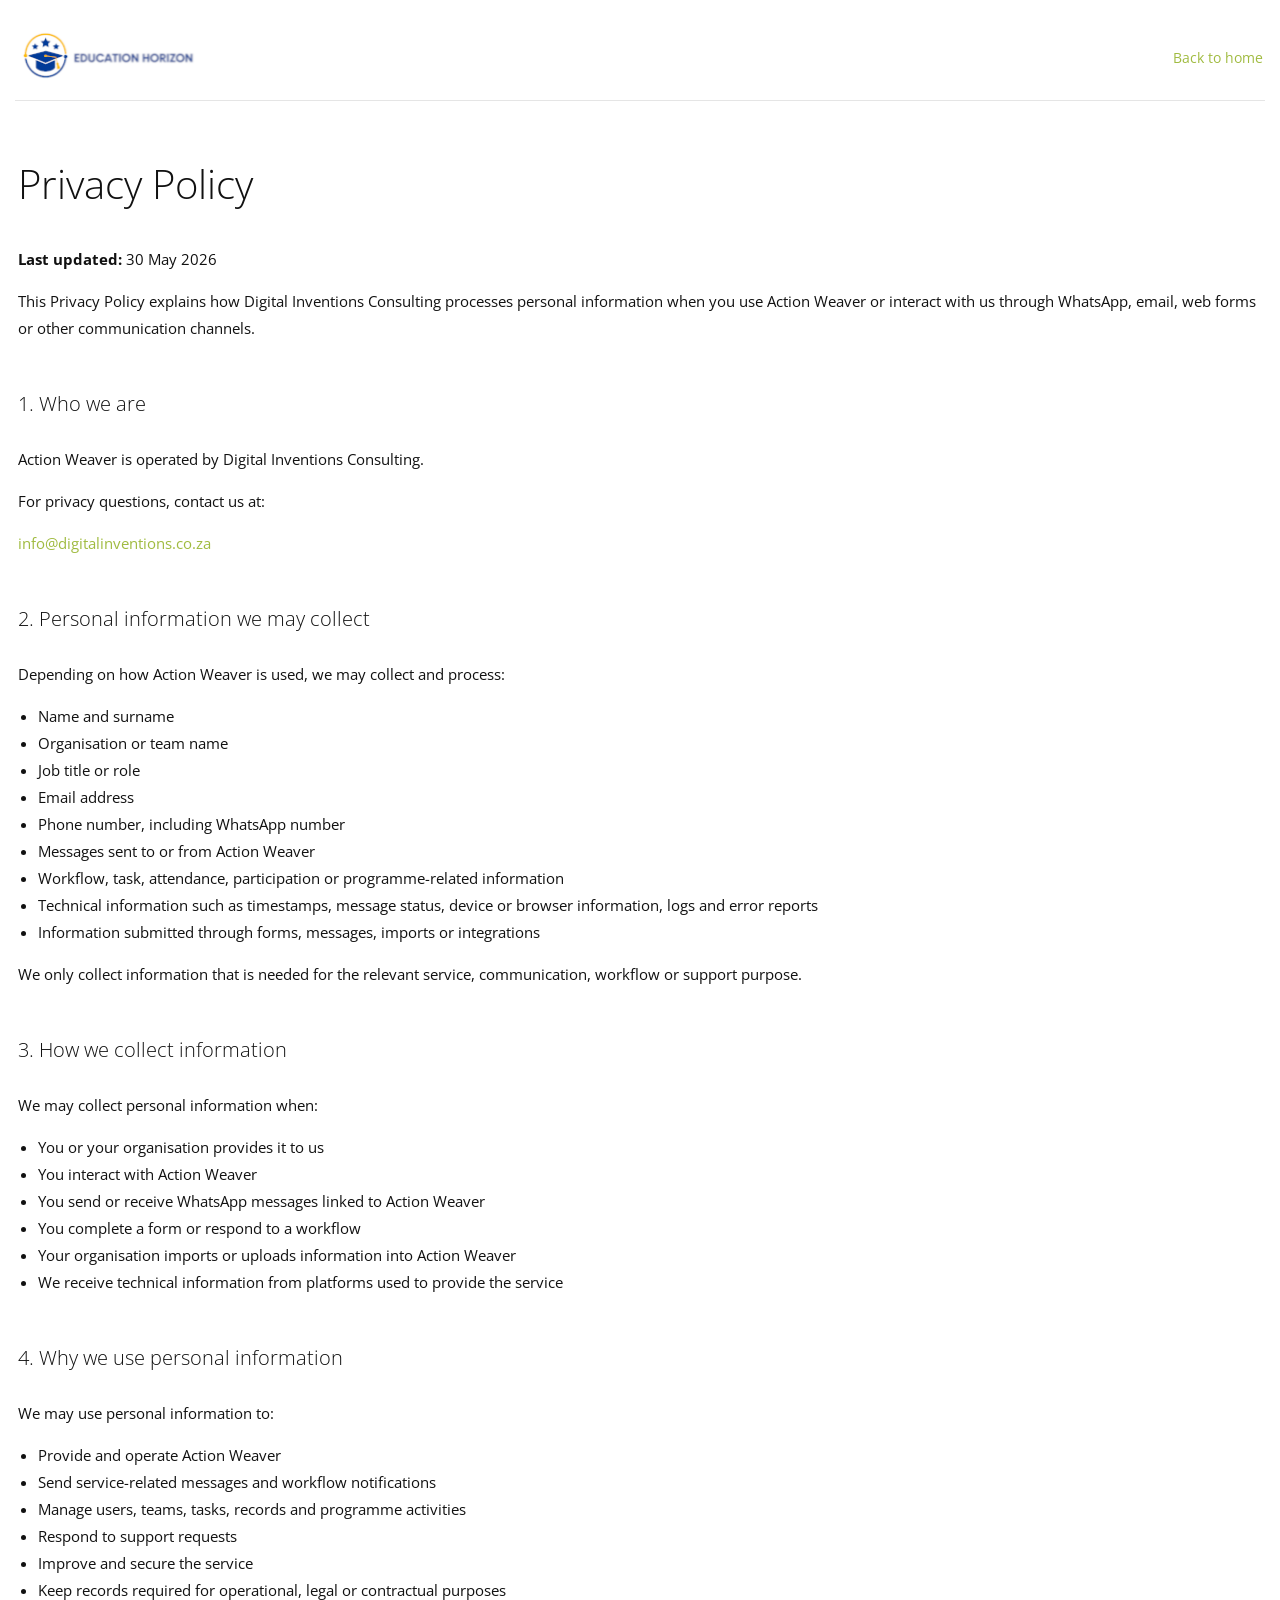
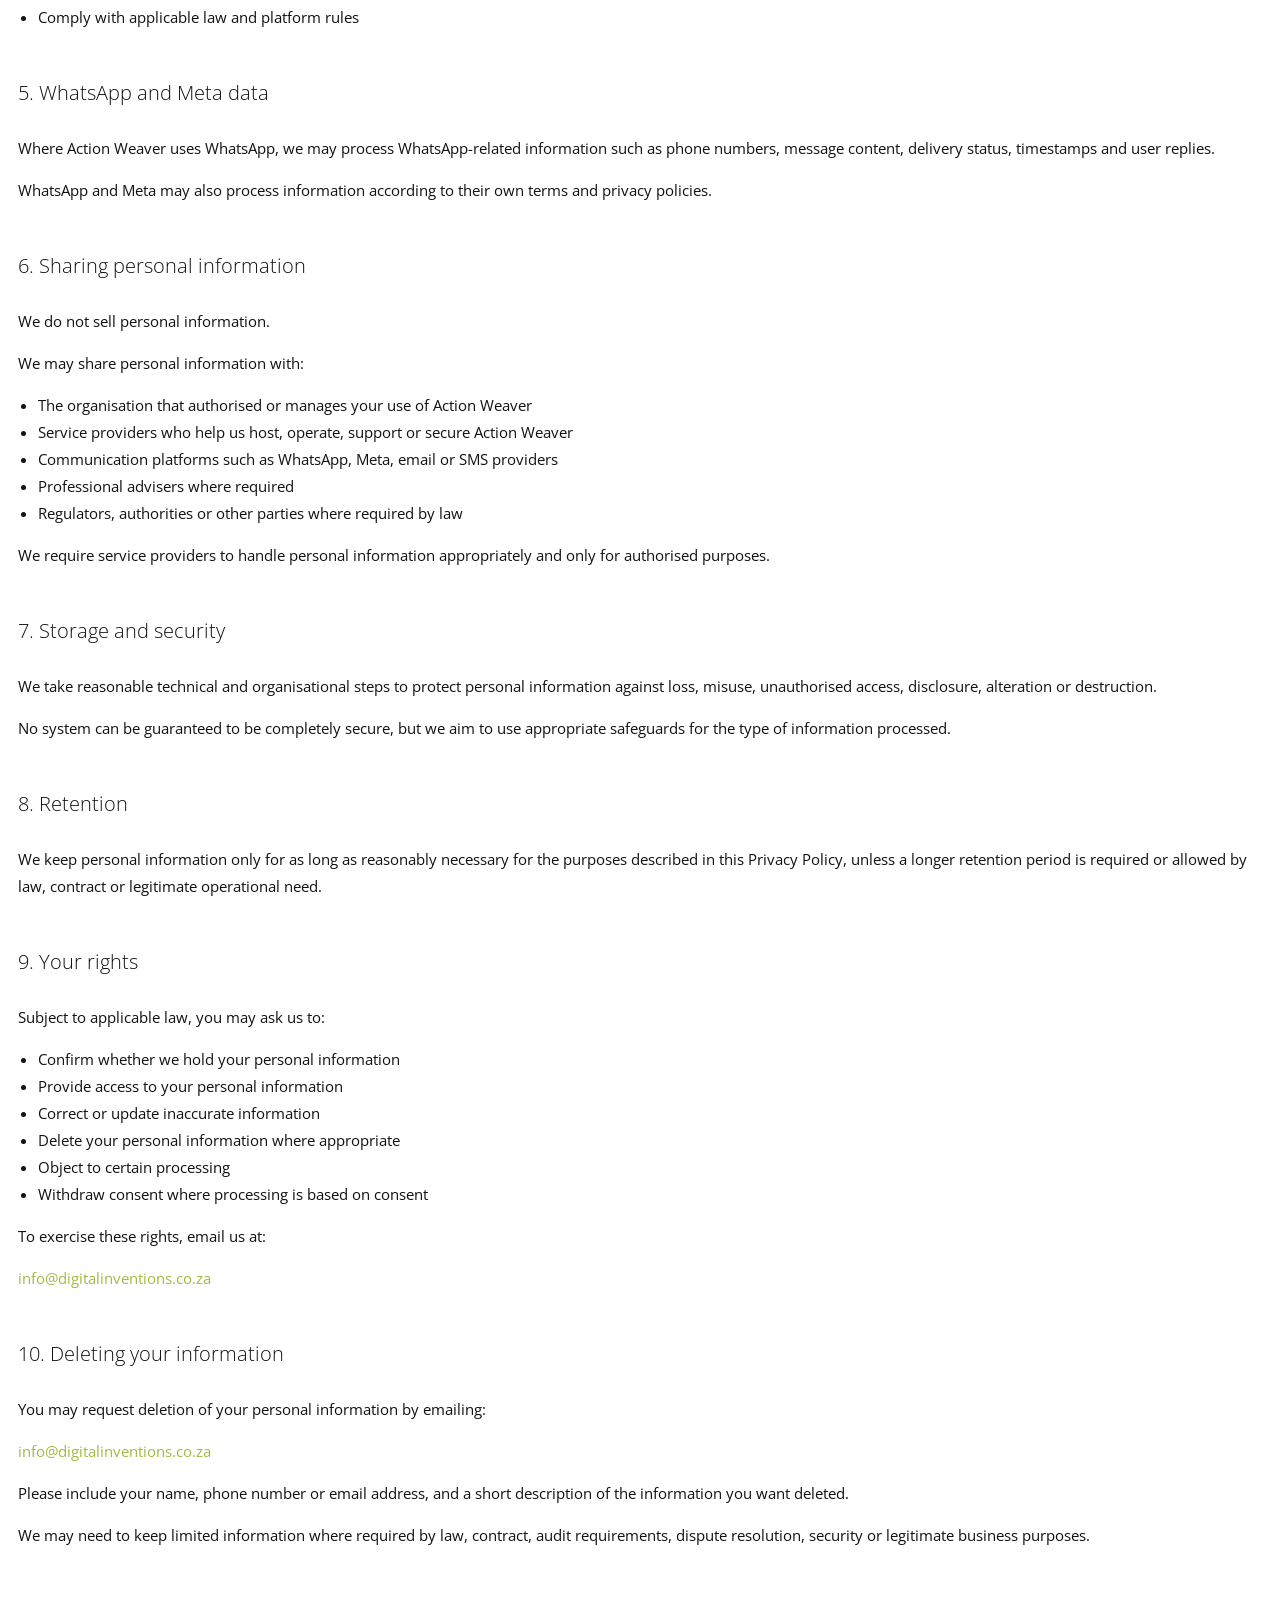
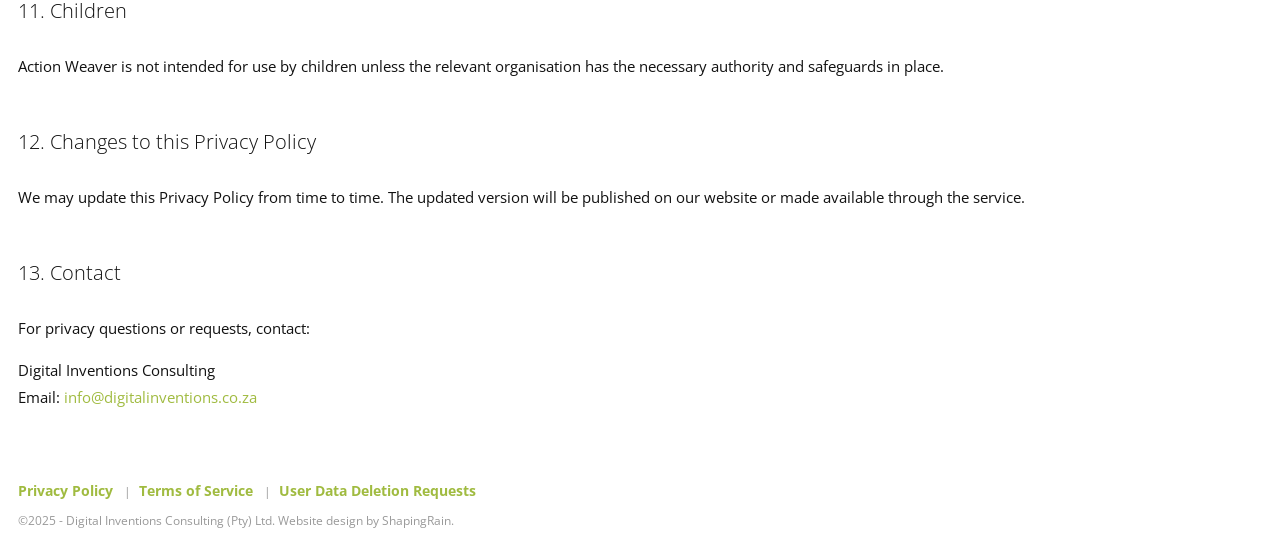
==== privacy-policy.html @ 2928af93 "Initial site" ====
<!DOCTYPE html>
<html lang="en">
<head>
    <meta charset="UTF-8">
    <title>Privacy Policy | Digital Inventions Consulting</title>
    <meta name="description" content="Privacy Policy for Action Weaver, operated by Digital Inventions Consulting.">
    <meta name="viewport" content="width=device-width, initial-scale=1.0">
    <link rel="shortcut icon" href="images/favicon.ico" title="Favicon">
    <link rel="stylesheet" href="css/style.css">
    <link rel="stylesheet" href="css/namari-color.css">
    <link href="https://fonts.googleapis.com/css?family=Open+Sans:400,300,600,700,800" rel="stylesheet" type="text/css">
</head>
<body>
    <div id="wrapper">
        <header class="legal-page-header">
            <div class="row clearfix">
                <a class="home-link" href="index.html" aria-label="Digital Inventions Consulting home">
                    <img src="images/logo-2.png" alt="Digital Inventions Consulting">
                </a>
                <a class="back-link" href="index.html">Back to home</a>
            </div>
        </header>

        <main class="legal-page">
            <div class="row clearfix">
                <h1>Privacy Policy</h1>
                <p><strong>Last updated:</strong> 30 May 2026</p>

                <p>This Privacy Policy explains how Digital Inventions Consulting processes personal information when you use Action Weaver or interact with us through WhatsApp, email, web forms or other communication channels.</p>

                <h2>1. Who we are</h2>
                <p>Action Weaver is operated by Digital Inventions Consulting.</p>
                <p>For privacy questions, contact us at:</p>
                <p><a href="mailto:info@digitalinventions.co.za">info@digitalinventions.co.za</a></p>

                <h2>2. Personal information we may collect</h2>
                <p>Depending on how Action Weaver is used, we may collect and process:</p>
                <ul>
                    <li>Name and surname</li>
                    <li>Organisation or team name</li>
                    <li>Job title or role</li>
                    <li>Email address</li>
                    <li>Phone number, including WhatsApp number</li>
                    <li>Messages sent to or from Action Weaver</li>
                    <li>Workflow, task, attendance, participation or programme-related information</li>
                    <li>Technical information such as timestamps, message status, device or browser information, logs and error reports</li>
                    <li>Information submitted through forms, messages, imports or integrations</li>
                </ul>
                <p>We only collect information that is needed for the relevant service, communication, workflow or support purpose.</p>

                <h2>3. How we collect information</h2>
                <p>We may collect personal information when:</p>
                <ul>
                    <li>You or your organisation provides it to us</li>
                    <li>You interact with Action Weaver</li>
                    <li>You send or receive WhatsApp messages linked to Action Weaver</li>
                    <li>You complete a form or respond to a workflow</li>
                    <li>Your organisation imports or uploads information into Action Weaver</li>
                    <li>We receive technical information from platforms used to provide the service</li>
                </ul>

                <h2>4. Why we use personal information</h2>
                <p>We may use personal information to:</p>
                <ul>
                    <li>Provide and operate Action Weaver</li>
                    <li>Send service-related messages and workflow notifications</li>
                    <li>Manage users, teams, tasks, records and programme activities</li>
                    <li>Respond to support requests</li>
                    <li>Improve and secure the service</li>
                    <li>Keep records required for operational, legal or contractual purposes</li>
                    <li>Comply with applicable law and platform rules</li>
                </ul>

                <h2>5. WhatsApp and Meta data</h2>
                <p>Where Action Weaver uses WhatsApp, we may process WhatsApp-related information such as phone numbers, message content, delivery status, timestamps and user replies.</p>
                <p>WhatsApp and Meta may also process information according to their own terms and privacy policies.</p>

                <h2>6. Sharing personal information</h2>
                <p>We do not sell personal information.</p>
                <p>We may share personal information with:</p>
                <ul>
                    <li>The organisation that authorised or manages your use of Action Weaver</li>
                    <li>Service providers who help us host, operate, support or secure Action Weaver</li>
                    <li>Communication platforms such as WhatsApp, Meta, email or SMS providers</li>
                    <li>Professional advisers where required</li>
                    <li>Regulators, authorities or other parties where required by law</li>
                </ul>
                <p>We require service providers to handle personal information appropriately and only for authorised purposes.</p>

                <h2>7. Storage and security</h2>
                <p>We take reasonable technical and organisational steps to protect personal information against loss, misuse, unauthorised access, disclosure, alteration or destruction.</p>
                <p>No system can be guaranteed to be completely secure, but we aim to use appropriate safeguards for the type of information processed.</p>

                <h2>8. Retention</h2>
                <p>We keep personal information only for as long as reasonably necessary for the purposes described in this Privacy Policy, unless a longer retention period is required or allowed by law, contract or legitimate operational need.</p>

                <h2>9. Your rights</h2>
                <p>Subject to applicable law, you may ask us to:</p>
                <ul>
                    <li>Confirm whether we hold your personal information</li>
                    <li>Provide access to your personal information</li>
                    <li>Correct or update inaccurate information</li>
                    <li>Delete your personal information where appropriate</li>
                    <li>Object to certain processing</li>
                    <li>Withdraw consent where processing is based on consent</li>
                </ul>
                <p>To exercise these rights, email us at:</p>
                <p><a href="mailto:info@digitalinventions.co.za">info@digitalinventions.co.za</a></p>

                <h2>10. Deleting your information</h2>
                <p>You may request deletion of your personal information by emailing:</p>
                <p><a href="mailto:info@digitalinventions.co.za">info@digitalinventions.co.za</a></p>
                <p>Please include your name, phone number or email address, and a short description of the information you want deleted.</p>
                <p>We may need to keep limited information where required by law, contract, audit requirements, dispute resolution, security or legitimate business purposes.</p>

                <h2>11. Children</h2>
                <p>Action Weaver is not intended for use by children unless the relevant organisation has the necessary authority and safeguards in place.</p>

                <h2>12. Changes to this Privacy Policy</h2>
                <p>We may update this Privacy Policy from time to time. The updated version will be published on our website or made available through the service.</p>

                <h2>13. Contact</h2>
                <p>For privacy questions or requests, contact:</p>
                <p>Digital Inventions Consulting<br>Email: <a href="mailto:info@digitalinventions.co.za">info@digitalinventions.co.za</a></p>
            </div>
        </main>

        <footer id="landing-footer" class="clearfix">
            <div class="row clearfix">
                <ul class="footer-links">
                    <li><a href="privacy-policy.html">Privacy Policy</a></li>
                    <li><a href="terms-of-service.html">Terms of Service</a></li>
                    <li><a href="user-data-deletion-requests.html">User Data Deletion Requests</a></li>
                </ul>
                <p id="copyright">&copy;2025 - Digital Inventions Consulting (Pty) Ltd. Website design by <a href="https://www.shapingrain.com">ShapingRain</a>.</p>
            </div>
        </footer>
    </div>
</body>
</html>
---- css/style.css ----
/* Namari Landing Page v.1.1.0 Style Index - a free landing page by shapingrain.com

1. Default and Reset styles
- 1.1 Input Elements
2. Global elements
- 2.1 Header
- 2.2 Logo
- 2.3 Buttons
- 2.4 Navigation
- 2.5 Social Elements
- 2.6 Images
3. Fonts and Headings
4. Banner
- 4.1 SignUp Form
5. Content Elements
- 5.1 Icons
- 5.2 Parallax Elements
- 5.3 Divider
6. Landing Page Sections
- 6.1 Features
- 6.2 Testimonials
- 6.3 Gallery
- 6.4 Video
- 6.5 Clients
- 6.6 Pricing Table
7. Footer
8. Added custom styles

/*------------------------------------------------------------------------------------------*/
/* 1. Defaults & Reset of specific styles across browsers */
/*------------------------------------------------------------------------------------------*/

*, *:before, *:after {
    -webkit-box-sizing: border-box;
    -moz-box-sizing: border-box;
    box-sizing: border-box;
}

body, div, dl, dt, dd, ul, ol, li, h1, h2, h3, h4, h5, h6, pre, form, blockquote, th, td {
    margin: 0;
    padding: 0;
    direction: ltr;
}

body {
    margin: 0;
    padding: 0;
    -webkit-font-smoothing: antialiased;
    overflow-x: hidden;
}

p {
    line-height: 25px;
}

.row img {
    height: auto;
    max-width: 100%;
}

a {
    text-decoration: none;
    line-height: inherit;
    -webkit-transition: opacity 0.3s ease-out;
    -moz-transition: opacity 0.3s ease-out;
    -o-transition: opacity 0.3s ease-out;
    transition: opacity 0.3s ease-out;
}

iframe {
    border: 0 !important;
}

.parallax-window {
    min-height: 400px;
    background: transparent;
}

figure {
    margin: 0;
}

/* Page Border */

.page-border {
    position: fixed;
    z-index: 999999;
    pointer-events: none;
}

.page-border .bottom-border, .page-border .left-border, .page-border .right-border, .page-border .top-border {
    background: #f3f3ef;
    position: fixed;
    z-index: 9999;
}

.page-border > .top-border, .page-border > .right-border, .page-border > .bottom-border, .page-border > .left-border {
    padding: 11px;
    background: #ccc;
}

.page-border .bottom-border, .page-border .top-border {
    width: 100%;
    padding: 10px;
    left: 0;
}

.page-border .left-border, .page-border .right-border {
    padding: 10px;
    height: 100%;
    top: 0;
}

.page-border .top-border {
    top: 0;
}

.page-border .right-border {
    right: 0;
}

.page-border .bottom-border {
    bottom: 0;
}

.page-border .left-border {
    left: 0;
}

#wrapper {
    margin:0 15px;
    padding: 15px 0;
    position: relative;
}


/* --------- 1.1 Input Elements ---------- */

input, textarea {
    border: 1px solid #e1e1e1;
    padding: 10px;
    -webkit-transition: all .3s linear;
    -moz-transition: all .3s linear;
    transition: all .3s linear;
    border-radius: 3px;
}

input {
    height: 40px;
    margin: 3px 0;
    outline: none;
    line-height: normal;
    font-size: 14px;
}

input[type="submit"] {
    cursor: pointer;
    border-style: solid;
    border-width: 2px;
    padding-top: 0;
    padding-bottom: 0;
}

select {
    border: 1px solid #e1e1e1;
    height: 40px;
    padding: 5px;
}

input:focus, textarea:focus {
    box-shadow: inset 0 1px 3px rgba(0, 0, 0, 0.1);
}

*:focus {
    outline: none;
}

/*------------------------------------------------------------------------------------------*/
/* 2. Layout Elements */
/*------------------------------------------------------------------------------------------*/

section {
    clear: both;
    overflow: hidden;
}

/* Rows and Columns */

.row {
    max-width: 1245px;
    margin: 0 auto;
    padding: 75px 0;
    position: relative;
}

.no-padding-bottom .row, .no-padding-bottom div, .no-padding-bottom.row {
    padding-bottom: 0;
}

.no-padding-top.row, .no-padding-top div {
    padding-top: 0;
}

.big-padding-top {
    padding-top: 75px !important;
}

.big-padding-bottom {
    padding-bottom: 85px !important;
}

/* Targets all elements */

[class*='col-'] {
    float: left;
    padding: 20px;
}

#clients .col-2-3 [class*='col-'] {
    padding: 0;
}

/* Clearfix */

.clearfix:after {
    content: "";
    display: table;
    clear: both;
}

/* Main Widths */

.col-1 {
    width: 100%;
}

.col-2 {
    width: 50%;
}

.col-3 {
    width: 33.33%;
}

.col-4 {
    width: 25%;
}

.col-5 {
    width: 20%;
}

.col-6 {
    width: 16.6666666667%;
}

.col-7 {
    width: 14.2857142857%;
}

.col-8 {
    width: 12.5%;
}

.col-9 {
    width: 11.1111111111%;
}

.col-10 {
    width: 10%;
}

.col-11 {
    width: 9.09090909091%;
}

.col-12 {
    width: 8.33%;
}

.col-2-3 {
    width: 66.66%;
}

.col-3-4 {
    width: 75%;
}

.col-9-10 {
    width: 90%;
}

/* Golden Ratio */
.col-61 {
    width: 61.8%;
}

.col-38 {
    width: 38.2%;
}

/* --------- 2.1 Header --------- */

#header {
    height: 71px !important;
    overflow: visible;
    z-index: 9999;
    width: 100%;
    position: absolute !important;
}

#header .row {
    padding: 0;
}

#header aside {
    text-align: right;
}

#header ul {
    text-align: center;
}

#header li {
    display: inline-block;
    list-style: none;
    margin: 0;
}

/* --------- 2.2 Logo ---------- */

#logo {
    float: left;
    height: 71px;
    line-height: 66px;
    margin-right: 15px;
}

#logo h1, #logo h2 {
    display: inline-block;
}

#banner #logo h1 {
    font-size: 28px;
    margin-right: 10px;
    font-weight: 900;
    padding: 0;
}

#logo h2 {
    font-size: 18px;
    padding: 0;
}

#logo img {
    max-height: 57px;
    vertical-align: middle;
    margin-right: 15px;
}

#navigation-logo {
    display: none;
}

.nav-solid #logo #banner-logo {
    display: none;
}

.nav-solid #logo #navigation-logo {
    display: inline-block;
}

/* --------- 2.3 Buttons ---------- */

.call-to-action {
    padding: 35px 0 35px 0;
}

/*Style*/

.button {
    font-size: 16px;
    margin: 35px 0;
    padding: 11px 16px;
    -webkit-transition: all .3s linear;
    -moz-transition: all .3s linear;
    transition: all .3s linear;
    display: inline-block;
    border-width: 3px;
    border-style: solid;
}

/* Play Button */

#video-section {
    position:relative;
}

.play-video {
    height:110px;
    position:absolute;
    top:50%;
    margin-top:-110px;
    width:100%;
}

.play-icon {
    display: inline-block;
    font-size: 0px;
    cursor: pointer;
    margin: 45px auto;
    width: 110px;
    height: 110px;
    border-radius: 50%;
    text-align: center;
    position: relative;
    z-index: 1;
}

.play-icon:after {
    pointer-events: none;
    position: absolute;
    width: 100%;
    height: 100%;
    border-radius: 50%;
    content: '';
    -webkit-box-sizing: content-box;
    -moz-box-sizing: content-box;
    box-sizing: content-box;
}

.play-icon:before {
    font-family: 'fontawesome';
    content: '\f144';
    speak: none;
    font-size: 74px;
    line-height: 110px;
    font-style: normal;
    font-weight: normal;
    font-variant: normal;
    text-transform: none;
    display: block;
    -webkit-font-smoothing: antialiased;
    color:#fff;
}

.play-video .play-icon {
    background: rgba(255, 255, 255, 0.5);
    -webkit-transition: -webkit-transform ease-out 0.3s, background 0.4s;
    -moz-transition: -moz-transform ease-out 0.3s, background 0.4s;
    transition: transform ease-out 0.3s, background 0.4s;
}

.play-video .play-icon:after {
    top: 0;
    left: 0;
    padding: 0;
    z-index: -1;
    box-shadow: 0 0 0 2px rgba(255, 255, 255, 0.1);
    opacity: 0;
    -webkit-transform: scale(0.9);
    -moz-transform: scale(0.9);
    -ms-transform: scale(0.9);
    transform: scale(0.9);
}

.play-video .play-icon:hover {
    background: rgba(255, 255, 255, 0.05);
    -webkit-transform: scale(0.93);
    -moz-transform: scale(0.93);
    -ms-transform: scale(0.93);
    transform: scale(0.93);
    color: #fff;
}


/* --------- 2.4 Navigation ---------- */

#header {
    font-size: 13px;
}

#header aside {
    float: right;
}

#header nav ul {
    text-transform: uppercase;

}

#header nav a {
    height: 71px;
    line-height: 71px;
    display: block;
    padding: 0 10px;
}

#header nav a:hover {
    opacity: 0.6;
}

/*Navigation Solid*/

#header.nav-solid [class*='col-'] {
    padding: 0 20px;
}

#header.nav-solid {
    background: #fff;
    box-shadow: 2px 0px 3px rgba(0, 0, 0, 0.2);
    position: fixed !important;
    left:0;
}

#header.nav-solid nav a {
    border-bottom: 3px solid;
    border-color: #fff;
    -webkit-transition: all 0.3s ease-out;
    -moz-transition: all 0.3s ease-out;
    -o-transition: all 0.3s ease-out;
    transition: all 0.3s ease-out;
}

#header.nav-solid nav a:hover {
    opacity: 1;
}

/* Social Elements when Solid*/

#header.nav-solid .social-icons a {
    -webkit-transition: all 0.3s ease-out;
    -moz-transition: all 0.3s ease-out;
    -o-transition: all 0.3s ease-out;
    transition: all 0.3s ease-out;
    opacity: 0.5;
}

#header.nav-solid .social-icons a:hover {
    opacity: 1;
    color: #e4473c;
}

/* Responsive Nav Styling */

#nav-trigger {
    display: none;
    text-align: right;
}

#nav-trigger span {
    display: inline-block;
    width: 38px;
    height: 71px;
    color: #111;
    cursor: pointer;
    text-transform: uppercase;
    font-size: 22px;
    text-align: center;
    border-top-right-radius: 5px;
    border-top-left-radius: 5px;
    -webkit-transition: all 0.3s ease-out;
    -moz-transition: all 0.3s ease-out;
    -o-transition: all 0.3s ease-out;
    transition: all 0.3s ease-out;
}

#nav-trigger span:after {
    font-family: "fontAwesome";
    display: inline-block;
    width: 38px;
    height: 71px;
    line-height: 75px;
    text-align: center;
    content: "\f0c9";
    border-top-right-radius: 5px;
    border-top-left-radius: 5px;
}

#nav-trigger span.open:after {
    content: "\f00d";
}

#nav-trigger span:hover, .nav-solid #nav-trigger span.open:hover, .nav-solid #nav-trigger span:hover {
    opacity: 0.6;
}

#nav-trigger span.open, #nav-trigger span.open:hover {
    color: #111;
}

.nav-solid #nav-trigger span.open:hover {
    color: #999;
}

.nav-solid #nav-trigger span {
    color: #999;
    opacity: 1;
}

nav#nav-mobile {
    position: relative;
    display: none;
}

nav#nav-mobile ul {
    display: none;
    list-style-type: none;
    position: absolute;
    left: 0;
    right: 0;
    margin-left: -20px;
    margin-right: -20px;
    padding-top: 10px;
    padding-bottom: 10px;
    text-align: center;
    background-color: #fff;
    box-shadow: 0 5px 3px rgba(0, 0, 0, 0.2);
}

nav#nav-mobile ul:after {
    display: none;
}

nav#nav-mobile li {
    margin: 0 20px;
    float: none;
    text-align: left;
    border-bottom: 1px solid #e1e1e1;
}

nav#nav-mobile li:last-child {
    border-bottom: none;
}

.nav-solid nav#nav-mobile li {
    border-top: 1px solid #e1e1e1;
    border-bottom: none;
}

nav#nav-mobile a {
    display: block;
    padding: 12px 0;
    color: #333;
    width: 100%;
    height: auto;
    line-height: normal;
    display: block;
    border-bottom: none !important;
    -webkit-transition: all 0.3s ease-out;
    -moz-transition: all 0.3s ease-out;
    -o-transition: all 0.3s ease-out;
    transition: all 0.3s ease-out;
}

nav#nav-mobile a:hover {
    background: #fafafa;
    opacity: 1;
}

/* --------- 2.5 Social Elements ---------- */

#header .col-4 {
    text-align: right;
}

.social-icons {
    display: inline-block;
    list-style: none;
}

.social-icons a {
    display: inline-block;
    width: 32px;
    text-align: center;
}

.social-icons a:hover {
    opacity: 0.7;
}

.social-icons span {
    display: none;
}

#header .social-icons {
    margin-top: 27px;
}

/* --------- 2.6 Images ---------- */

/*Alignment*/

img {
    vertical-align: top;
}

.image-center {
    display: block;
    margin: 0 auto;
}

a img {
    border: none;
    -webkit-transition: all 0.3s ease-out;
    -moz-transition: all 0.3s ease-out;
    -o-transition: all 0.3s ease-out;
    transition: all 0.3s ease-out;
    -webkit-backface-visibility: hidden;
}

a img:hover {
    opacity: 0.7;
}

/*------------------------------------------------------------------------------------------*/
/* 3. Fonts */
/*------------------------------------------------------------------------------------------*/

h1 {
    padding: 20px 0;
}

h2 {
    padding: 14px 0;
}

h3 {
    padding: 10px 0;
}

h4 {
    padding: 7px 0;
}

h5 {
    padding: 7px 0;
}

h6 {
    padding: 7px 0;
}

/* Text Alignment */

.text-left {
    text-align: left;
}

.text-center {
    text-align: center;
}

.text-right {
    text-align: right;
}

/* Section Headings */

.section-heading {
    padding: 0 0 15px 0;
    background-color: rgba(255, 255, 255, 0.7);
}

.section-subtitle {
    font-size: 18px;
    padding-top: 0;
}

.section-heading h3 {
    font-size: 14px;
    font-weight: bold;
    color: #ccc;
    letter-spacing: 2px;
    padding-bottom: 0;
}

/*------------------------------------------------------------------------------------------*/
/* 4. Banner */
/*------------------------------------------------------------------------------------------*/

#banner {
    background-size: cover;
}

#banner-content.row {
    padding-top: 100px;
    padding-bottom: 100px;
}

#banner h1 {
    padding-top: 5%;
}

#banner .section-heading:before {
    content: "";
    display: block;
    width: 30px;
    height: 5px;
    margin-top: 30px;
}



/*------------------------------------------------------------------------------------------*/
/* 5. Content Elements */
/*------------------------------------------------------------------------------------------*/

/* --------- 5.1 Icons ---------- */

/*Font Icon sizes*/

.fa-1x {
    font-size: 15px !important;
}

/*Icon Block*/

.icon-block {
    position: relative;
}

.icon-block h4 {
    font-weight: bold;
    padding-top: 0;
}

.icon-block .icon {
    position: absolute;
}

.icon-block p {
    margin-top: 0;
}

/* Icon Left*/

.icon-left .icon {
    left: 15;
}

.icon-left .icon-block-description {
    padding-left: 53px;
}

/* Icon Right */

.icon-right .icon {
    right: 15;
}

.icon-right .icon-block-description {
    padding-right: 53px;
}

/* Icon Above */

.icon-top {
    display: block;
}

.icon-top .icon {
    position: relative;
    display: block;
}

.icon-top .icon-block-description {
    padding-top: 25px;
}

/* --------- 5.2 Parallax Elements ---------- */

.banner-parallax-1, .banner-parallax-2, .banner-parallax-3 {
    min-height: 350px;
}

/* --------- 5.3 Divider ---------- */

.divider {
    position: relative;
    width: 40%;
    height: 20px;
    line-height: 20px;
    margin: 10px auto 5px auto;
    clear: both;
    text-align: center;
}

.divider-inner {
    position: absolute;
    height: 1px;
    width: 100%;
    top: 50%;
    margin-top: -1px;
    border-top: 1px solid;
    border-color: #e1e1e1;
}

.divider i {
    background: #fff;
    position: relative;
    top: -11px;
    padding: 0 5px 0 5px;
    color: #e1e1e1;
}

/*------------------------------------------------------------------------------------------*/
/* 6. Landing Page Sections */
/*------------------------------------------------------------------------------------------*/

/* --------- 6.1 Introduction ---------- */

.introduction img.featured {
    padding: 55px 0 0 0;
}

/* --------- 6.2 Features ---------- */

.features.row {
    padding-left: 5%;
    padding-right: 5%;
}

.features div:nth-child(4) {
    clear: both;
}

/* --------- 6.3 Testimonials ---------- */

.testimonial {
    padding: 15px;
}

blockquote {
    position: relative;
}

.testimonial img {
    max-height: 120px;
    border-radius: 250em;
}

.testimonial footer {
    padding-top: 12px;
}

/* Style Classic - Avatar above Testimonial */

.testimonial.classic img {
    display: inline-block;
    margin-bottom: 25px;
}

.testimonial.classic q {
    display: block;
}

.testimonial.classic footer:before {
    display: block;
    content: "";
    width: 30px;
    height: 4px;
    margin: 10px auto 15px auto;
}

/* Style Big */

.testimonial.bigtest {
    padding-top: 0;
}

.testimonial.bigtest q {
    font-size: 22px;
}

/* --------- 6.4 Gallery ---------- */

#gallery img {
    max-height: 300px;
}

#gallery [class*='col-'] {
    padding: 0;
}

#gallery a {
    display: inline-block;
    position: relative;
    overflow: hidden;
}

#gallery a:hover img {
    opacity: 0.15;
    -moz-backface-visibility: hidden;
}

#gallery a:before {
    font-size: 2.2em;
    font-style: normal;
    font-weight: normal;
    text-align: center;
    content: "+";
    width: 70px;
    height: 70px;
    border-radius: 100em;
    display: block;
    position: absolute;
    top: 55%;
    left: 50%;
    line-height: 72px;
    margin: -35px 0 0 -35px;
    opacity: 0;
    -webkit-transition: all .2s linear;
    -moz-transition: all .2s linear;
    transition: all .2s linear;
    vertical-align: middle;
}

#gallery a:hover:before {
    opacity: 1;
    top: 50%;
    left: 50%;
}

/**
 * Featherlight – ultra slim jQuery lightbox
 * Version 1.3.3 - http://noelboss.github.io/featherlight/
 *
 * Copyright 2015, Noël Raoul Bossart (http://www.noelboss.com)
 * MIT Licensed.
**/
@media all {
    .featherlight {
        display: none;

        /* dimensions: spanning the background from edge to edge */
        position: fixed;
        top: 0;
        right: 0;
        bottom: 0;
        left: 0;
        z-index: 2147483647; /* z-index needs to be >= elements on the site. */

        /* position: centering content */
        text-align: center;

        /* insures that the ::before pseudo element doesn't force wrap with fixed width content; */
        white-space: nowrap;

        /* styling */
        cursor: pointer;
        background: #333;
        /* IE8 "hack" for nested featherlights */
        background: rgba(0, 0, 0, 0);
    }

    /* support for nested featherlights. Does not work in IE8 (use JS to fix) */
    .featherlight:last-of-type {
        background: rgba(0, 0, 0, 0.8);
    }

    .featherlight:before {
        /* position: trick to center content vertically */
        content: '';
        display: inline-block;
        height: 100%;
        vertical-align: middle;
        margin-right: -0.25em;
    }

    .featherlight .featherlight-content {

        /* position: centering vertical and horizontal */
        text-align: left;
        vertical-align: middle;
        display: inline-block;

        /* dimensions: cut off images */
        overflow: auto;
        padding: 25px 0;
        border-bottom: 25px solid transparent;

        /* dimensions: handling small or empty content */
        min-width: 30%;

        /* dimensions: handling large content */
        margin-left: 5%;
        margin-right: 5%;
        max-height: 95%;

        /* styling */
        cursor: auto;

        /* reset white-space wrapping */
        white-space: normal;
    }

    /* contains the content */
    .featherlight .featherlight-inner {
        /* make sure its visible */
        display: block;
    }

    .featherlight .featherlight-close-icon {
        /* position: centering vertical and horizontal */
        position: absolute;
        z-index: 9999;
        top: 25px;
        right: 25px;

        /* dimensions: 25px x 25px */
        line-height: 25px;
        width: 25px;

        /* styling */
        cursor: pointer;
        text-align: center;
        color: #fff;
        font-family: "fontawesome";
        font-size: 22px;
        opacity: 0.5;
        -webkit-transition: all 0.3s ease-out;
        -moz-transition: all 0.3s ease-out;
        -o-transition: all 0.3s ease-out;
        transition: all 0.3s ease-out;
    }

    .featherlight .featherlight-close-icon:hover {
        opacity: 1;
    }

    .featherlight .featherlight-image {
        /* styling */
        max-height: 100%;
        max-width:100%;
    }

    .featherlight-iframe .featherlight-content {
        /* removed the border for image croping since iframe is edge to edge */
        border-bottom: 0;
        padding: 0;
    }

    .featherlight iframe {
        /* styling */
        border: none;
    }
}

/* handling phones and small screens */
@media only screen and (max-width: 1024px) {
    .featherlight .featherlight-content {
        /* dimensions: maximize lightbox with for small screens */
        margin-left: 10px;
        margin-right: 10px;
        max-height: 98%;

        padding: 10px 10px 0;
        border-bottom: 10px solid transparent;
    }

}

/* Gallery Styling */
@media all {
    .featherlight-next,
    .featherlight-previous {
        font-family: "fontawesome";
        font-size: 22px;
        display: block;
        position: absolute;
        top: 25px;
        right: 0;
        bottom: 0;
        left: 80%;
        cursor: pointer;
        /* preventing text selection */
        -webkit-touch-callout: none;
        -webkit-user-select: none;
        -khtml-user-select: none;
        -moz-user-select: none;
        -ms-user-select: none;
        user-select: none;
        /* IE9 hack, otherwise navigation doesn't appear */
        background: rgba(0, 0, 0, 0);
        -webkit-transition: all 0.3s ease-out;
        -moz-transition: all 0.3s ease-out;
        -o-transition: all 0.3s ease-out;
        transition: all 0.3s ease-out;
    }

    .featherlight-previous {
        left: 0;
        right: 80%;
    }

    .featherlight-next span,
    .featherlight-previous span {
        display: inline-block;
        opacity: 0.3;
        position: absolute;
        top: 50%;
        width: 100%;
        font-size: 80px;
        line-height: 80px;

        /* center vertically */
        margin-top: -40px;
        color: #fff;
        font-style: normal;
        font-weight: normal;
        -webkit-transition: all 0.3s ease-out;
        -moz-transition: all 0.3s ease-out;
        -o-transition: all 0.3s ease-out;
        transition: all 0.3s ease-out;
    }

    .featherlight-next span {
        text-align: right;
        left: auto;
        right: 7%;
    }

    .featherlight-previous span {
        text-align: left;
        left: 7%;
    }

    .featherlight-next:hover span,
    .featherlight-previous:hover span {
        display: inline-block;
        opacity: 1;
    }

    /* Hide navigation while loading */
    .featherlight-loading .featherlight-previous, .featherlight-loading .featherlight-next {
        display: none;
    }
}

/* Always display arrows on touch devices */
@media only screen and (max-device-width: 1024px) {
    .featherlight-next:hover,
    .featherlight-previous:hover {
        background: none;
    }

    .featherlight-next span,
    .featherlight-previous span {
        display: block;
    }
}

/* handling phones and small screens */
@media only screen and (max-width: 1024px) {
    .featherlight-next,
    .featherlight-previous {
        top: 10px;
        right: 10px;
        left: 85%;
    }

    .featherlight-previous {
        left: 10px;
        right: 85%;
    }

    .featherlight-next span,
    .featherlight-previous span {
        margin-top: -30px;
        font-size: 40px;
    }
}

/* --------- 6.5 Video ---------- */

#video-box {
    color:#fff;
    position:relative;
    overflow:hidden;
    text-align:center;
}

.video_container, .easyContainer {
    position: relative;
    padding-bottom: 56.25%; /* 16/9 ratio */
    margin: 0;
    padding-top: 0; /* IE6 workaround*/
    height: 0;
    overflow: hidden;
}

.video_container iframe, .video_container object, .video_container embed {
    position: absolute;
    top: 0;
    left: 0;
    width: 100% !important;
    height: 100% !important;
}

.slvj-lightbox iframe, .slvj-lightbox object, .slvj-lightbox embed {
    width: 100% !important;
    height: 529px !important;
}

.videojs-background-wrap {
    overflow: hidden;
    position: absolute;
    height: 100%;
    width: 100%;
    top: 0;
    left: 0;
    z-index: -998;
}

#slvj-window {
    width: 100%;
    min-height: 100%;
    z-index: 9999999999;
    background: rgba(0, 0, 0, 0.8);
    position: fixed;
    top: 0;
    left: 0;
}

#slvj-window,
#slvj-window * {
    -webkit-box-sizing: border-box;
    -moz-box-sizing: border-box;
    box-sizing: border-box;
}

#slvj-background-close {
    width: 100%;
    min-height: 100%;
    z-index: 31;
    position: fixed;
    top: 0;
    left: 0;
}

#slvj-back-lightbox {
    max-width: 940px;
    max-height: 529px;
    z-index: 32;
    text-align: center;
    margin: 0 auto;
}

.slvj-lightbox {
    width: 100%;
    height: 100%;
    margin: 0;
    z-index: 53;
}

#slvj-close-icon:before {
    font-family: "fontawesome";
    color: #fff;
    content: '\f00d';
    font-size: 22px;
    opacity: 0.5;
    -webkit-transition: all 0.3s ease-out;
    -moz-transition: all 0.3s ease-out;
    -o-transition: all 0.3s ease-out;
    transition: all 0.3s ease-out;
    z-index: 99999;
    height: 22px;
    width: 22px;
    position: absolute;
    top: 15px;
    right: 15px;
    cursor: pointer;
}

#slvj-close-icon:before:hover {
    opacity: 1;
    cursor: pointer;
}

/* --------- 6.6 Clients ---------- */

#clients a {
    display: block;
    text-align: center;
    position: relative;
    text-transform: uppercase;
    font-weight: bold;
    color: #fff;
}

#clients img {
    display: inline-block;
    padding: 15px 25px;
}

.client-overlay {
    background: rgba(0, 0, 0, 0.8);
    position: absolute;
    top;
    0;
    right: 0;
    bottom: 0;
    left: 0;
    width: 100%;
    height: 100%;
    opacity: 0;
    -webkit-transition: all 0.3s ease-out;
    -moz-transition: all 0.3s ease-out;
    -o-transition: all 0.3s ease-out;
    transition: all 0.3s ease-out;
}

#clients a:hover .client-overlay {
    opacity: 1;
}

.client-overlay span {
    position: absolute;
    top: 48%;
    left: 0;
    width: 100%;
    text-align: center;
    display: inline-block;
}

/* --------- 6.7 Pricing Table ---------- */

.pricing-block-content {
    background: #fff;
    padding: 25px 0 25px 0;
    box-shadow: 0px 1px 2px rgba(0, 0, 0, 0.07);
    transition: all 0.2s ease-in-out 0s;
    position: relative;
    border: 10px solid #fff;
}


.pricing-block ul {
    list-style: none;
    margin: 25px 0 25px 0;
}

.pricing-block li {
    padding: 14px 0;
    border-bottom: 1px dotted #e1e1e1;
}

.pricing-block li:last-of-type {
    border:none;
}

.pricing-block h3 {
    font-size:17px;
    text-transform:uppercase;
    padding-bottom:0;
}

.pricing-sub {
    font-style: italic;
    color:#ccc;
    margin:0 0 25px 0;
}

/*Price*/

.pricing {
    background: #f5f5f5;
    padding: 25px;
    position: relative;
}

.price {
    display: inline-block;
    font-size: 62px;
    font-weight: 700;
    position: relative;
}

.price span {
    position: absolute;
    top: 0;
    left: -20px;
    font-size: 22px;
}

.pricing  p {
    font-style:italic;
    color:#b4b4b4;
    line-height:auto;
    margin:0;
}



/*------------------------------------------------------------------------------------------*/
/* 7. Footer */
/*------------------------------------------------------------------------------------------*/

#landing-footer {
    clear: both;
}

#landing-footer .row {
    padding: 0;
}

#landing-footer p {
    margin: 0;
}

#landing-footer ul {
    list-style: none;
    text-align: right;
}

#landing-footer li {
    display: inline-block;
}

.footer-links {
    margin: 0 0 8px;
    padding: 0;
    text-align: left !important;
}

.footer-links li + li:before {
    content: "|";
    padding: 0 8px;
    color: #999;
}

/* Legal pages */

.legal-page {
    padding: 35px 0 55px;
}

.legal-page-header {
    padding: 15px 0;
    border-bottom: 1px solid #e5e5e5;
}

.legal-page .row,
.legal-page-header .row {
    padding-top: 0 !important;
    padding-bottom: 0 !important;
}

.legal-page-header img {
    width: 180px;
    height: auto;
}

.legal-page-header .back-link {
    float: right;
    margin-top: 18px;
    font-size: 14px;
}

.legal-page h1 {
    margin-bottom: 8px;
}

.legal-page h2 {
    margin-top: 34px;
    margin-bottom: 8px;
    font-size: 20px;
}

.legal-page p,
.legal-page li {
    line-height: 1.8;
}

.legal-page ul {
    padding-left: 20px;
}

/* Scroll Up */

#scrollUp {
    bottom: 15px;
    right: 30px;
    width: 70px;
    height: 80px;
    margin-bottom: -10px;
    padding: 0 5px 20px 5px;
    text-align: center;
    text-decoration: none;
    color: #fff;
    -webkit-transition: margin-bottom 150ms linear;
    -moz-transition: margin-bottom 150ms linear;
    -o-transition: margin-bottom 150ms linear;
    transition: margin-bottom 150ms linear;
}

#scrollUp:hover {
    margin-bottom: 0;
}

#scrollUp:before {
    background: #ccc;
    font-family: "fontawesome";
    font-size: 2.4em;
    font-style: normal;
    font-weight: normal;
    text-align: center;
    color: #fff;
    width: 45px;
    height: 45px;
    display: inline-block;
    line-height: 45px;
    content: "\f106";
    opacity: 1;
}

/*Preloader*/

#preloader {
    position: fixed;
    top: 0;
    left: 0;
    right: 0;
    bottom: 0;
    background-color: #fff; /* change if the mask should have another color then white */
    z-index: 99999; /* makes sure it stays on top */
}

#status {
    width: 110px;
    height: 110px;
    position: absolute;
    left: 50%; /* centers the loading animation horizontally one the screen */
    top: 50%; /* centers the loading animation vertically one the screen */
    background-position: center;
    margin: -55px 0 0 -55px; /* is width and height divided by two */
    text-align: center;
}

/*!
 * Load Awesome v1.1.0 (http://github.danielcardoso.net/load-awesome/)
 * Copyright 2015 Daniel Cardoso <@DanielCardoso>
 * Licensed under MIT
 */
.la-ball-triangle-path,
.la-ball-triangle-path > div {
    position: relative;
    -webkit-box-sizing: border-box;
    -moz-box-sizing: border-box;
    box-sizing: border-box;
}

.la-ball-triangle-path {
    display: block;
    font-size: 0;
    color: #fff;
}

.la-ball-triangle-path.la-dark {
    color: #333;
}

.la-ball-triangle-path > div {
    display: inline-block;
    float: none;
    background-color: currentColor;
    border: 0 solid currentColor;
}

.la-ball-triangle-path {
    width: 32px;
    height: 32px;
}

.la-ball-triangle-path > div {
    position: absolute;
    top: 0;
    left: 0;
    width: 10px;
    height: 10px;
    border-radius: 100%;
}

.la-ball-triangle-path > div:nth-child(1) {
    -webkit-animation: ball-triangle-path-ball-one 2s 0s ease-in-out infinite;
    -moz-animation: ball-triangle-path-ball-one 2s 0s ease-in-out infinite;
    -o-animation: ball-triangle-path-ball-one 2s 0s ease-in-out infinite;
    animation: ball-triangle-path-ball-one 2s 0s ease-in-out infinite;
}

.la-ball-triangle-path > div:nth-child(2) {
    -webkit-animation: ball-triangle-path-ball-two 2s 0s ease-in-out infinite;
    -moz-animation: ball-triangle-path-ball-two 2s 0s ease-in-out infinite;
    -o-animation: ball-triangle-path-ball-two 2s 0s ease-in-out infinite;
    animation: ball-triangle-path-ball-two 2s 0s ease-in-out infinite;
}

.la-ball-triangle-path > div:nth-child(3) {
    -webkit-animation: ball-triangle-path-ball-tree 2s 0s ease-in-out infinite;
    -moz-animation: ball-triangle-path-ball-tree 2s 0s ease-in-out infinite;
    -o-animation: ball-triangle-path-ball-tree 2s 0s ease-in-out infinite;
    animation: ball-triangle-path-ball-tree 2s 0s ease-in-out infinite;
}

.la-ball-triangle-path.la-sm {
    width: 16px;
    height: 16px;
}

.la-ball-triangle-path.la-sm > div {
    width: 4px;
    height: 4px;
}

.la-ball-triangle-path.la-2x {
    width: 64px;
    height: 64px;
}

.la-ball-triangle-path.la-2x > div {
    width: 20px;
    height: 20px;
}

.la-ball-triangle-path.la-3x {
    width: 96px;
    height: 96px;
}

.la-ball-triangle-path.la-3x > div {
    width: 30px;
    height: 30px;
}

/*
 * Animations
 */
@-webkit-keyframes ball-triangle-path-ball-one {
    0% {
        -webkit-transform: translate(0, 220%);
        transform: translate(0, 220%);
    }
    17% {
        opacity: .25;
    }
    33% {
        opacity: 1;
        -webkit-transform: translate(110%, 0);
        transform: translate(110%, 0);
    }
    50% {
        opacity: .25;
    }
    66% {
        opacity: 1;
        -webkit-transform: translate(220%, 220%);
        transform: translate(220%, 220%);
    }
    83% {
        opacity: .25;
    }
    100% {
        opacity: 1;
        -webkit-transform: translate(0, 220%);
        transform: translate(0, 220%);
    }
}

@-moz-keyframes ball-triangle-path-ball-one {
    0% {
        -moz-transform: translate(0, 220%);
        transform: translate(0, 220%);
    }
    17% {
        opacity: .25;
    }
    33% {
        opacity: 1;
        -moz-transform: translate(110%, 0);
        transform: translate(110%, 0);
    }
    50% {
        opacity: .25;
    }
    66% {
        opacity: 1;
        -moz-transform: translate(220%, 220%);
        transform: translate(220%, 220%);
    }
    83% {
        opacity: .25;
    }
    100% {
        opacity: 1;
        -moz-transform: translate(0, 220%);
        transform: translate(0, 220%);
    }
}

@-o-keyframes ball-triangle-path-ball-one {
    0% {
        -o-transform: translate(0, 220%);
        transform: translate(0, 220%);
    }
    17% {
        opacity: .25;
    }
    33% {
        opacity: 1;
        -o-transform: translate(110%, 0);
        transform: translate(110%, 0);
    }
    50% {
        opacity: .25;
    }
    66% {
        opacity: 1;
        -o-transform: translate(220%, 220%);
        transform: translate(220%, 220%);
    }
    83% {
        opacity: .25;
    }
    100% {
        opacity: 1;
        -o-transform: translate(0, 220%);
        transform: translate(0, 220%);
    }
}

@keyframes ball-triangle-path-ball-one {
    0% {
        -webkit-transform: translate(0, 220%);
        -moz-transform: translate(0, 220%);
        -o-transform: translate(0, 220%);
        transform: translate(0, 220%);
    }
    17% {
        opacity: .25;
    }
    33% {
        opacity: 1;
        -webkit-transform: translate(110%, 0);
        -moz-transform: translate(110%, 0);
        -o-transform: translate(110%, 0);
        transform: translate(110%, 0);
    }
    50% {
        opacity: .25;
    }
    66% {
        opacity: 1;
        -webkit-transform: translate(220%, 220%);
        -moz-transform: translate(220%, 220%);
        -o-transform: translate(220%, 220%);
        transform: translate(220%, 220%);
    }
    83% {
        opacity: .25;
    }
    100% {
        opacity: 1;
        -webkit-transform: translate(0, 220%);
        -moz-transform: translate(0, 220%);
        -o-transform: translate(0, 220%);
        transform: translate(0, 220%);
    }
}

@-webkit-keyframes ball-triangle-path-ball-two {
    0% {
        -webkit-transform: translate(110%, 0);
        transform: translate(110%, 0);
    }
    17% {
        opacity: .25;
    }
    33% {
        opacity: 1;
        -webkit-transform: translate(220%, 220%);
        transform: translate(220%, 220%);
    }
    50% {
        opacity: .25;
    }
    66% {
        opacity: 1;
        -webkit-transform: translate(0, 220%);
        transform: translate(0, 220%);
    }
    83% {
        opacity: .25;
    }
    100% {
        opacity: 1;
        -webkit-transform: translate(110%, 0);
        transform: translate(110%, 0);
    }
}

@-moz-keyframes ball-triangle-path-ball-two {
    0% {
        -moz-transform: translate(110%, 0);
        transform: translate(110%, 0);
    }
    17% {
        opacity: .25;
    }
    33% {
        opacity: 1;
        -moz-transform: translate(220%, 220%);
        transform: translate(220%, 220%);
    }
    50% {
        opacity: .25;
    }
    66% {
        opacity: 1;
        -moz-transform: translate(0, 220%);
        transform: translate(0, 220%);
    }
    83% {
        opacity: .25;
    }
    100% {
        opacity: 1;
        -moz-transform: translate(110%, 0);
        transform: translate(110%, 0);
    }
}

@-o-keyframes ball-triangle-path-ball-two {
    0% {
        -o-transform: translate(110%, 0);
        transform: translate(110%, 0);
    }
    17% {
        opacity: .25;
    }
    33% {
        opacity: 1;
        -o-transform: translate(220%, 220%);
        transform: translate(220%, 220%);
    }
    50% {
        opacity: .25;
    }
    66% {
        opacity: 1;
        -o-transform: translate(0, 220%);
        transform: translate(0, 220%);
    }
    83% {
        opacity: .25;
    }
    100% {
        opacity: 1;
        -o-transform: translate(110%, 0);
        transform: translate(110%, 0);
    }
}

@keyframes ball-triangle-path-ball-two {
    0% {
        -webkit-transform: translate(110%, 0);
        -moz-transform: translate(110%, 0);
        -o-transform: translate(110%, 0);
        transform: translate(110%, 0);
    }
    17% {
        opacity: .25;
    }
    33% {
        opacity: 1;
        -webkit-transform: translate(220%, 220%);
        -moz-transform: translate(220%, 220%);
        -o-transform: translate(220%, 220%);
        transform: translate(220%, 220%);
    }
    50% {
        opacity: .25;
    }
    66% {
        opacity: 1;
        -webkit-transform: translate(0, 220%);
        -moz-transform: translate(0, 220%);
        -o-transform: translate(0, 220%);
        transform: translate(0, 220%);
    }
    83% {
        opacity: .25;
    }
    100% {
        opacity: 1;
        -webkit-transform: translate(110%, 0);
        -moz-transform: translate(110%, 0);
        -o-transform: translate(110%, 0);
        transform: translate(110%, 0);
    }
}

@-webkit-keyframes ball-triangle-path-ball-tree {
    0% {
        -webkit-transform: translate(220%, 220%);
        transform: translate(220%, 220%);
    }
    17% {
        opacity: .25;
    }
    33% {
        opacity: 1;
        -webkit-transform: translate(0, 220%);
        transform: translate(0, 220%);
    }
    50% {
        opacity: .25;
    }
    66% {
        opacity: 1;
        -webkit-transform: translate(110%, 0);
        transform: translate(110%, 0);
    }
    83% {
        opacity: .25;
    }
    100% {
        opacity: 1;
        -webkit-transform: translate(220%, 220%);
        transform: translate(220%, 220%);
    }
}

@-moz-keyframes ball-triangle-path-ball-tree {
    0% {
        -moz-transform: translate(220%, 220%);
        transform: translate(220%, 220%);
    }
    17% {
        opacity: .25;
    }
    33% {
        opacity: 1;
        -moz-transform: translate(0, 220%);
        transform: translate(0, 220%);
    }
    50% {
        opacity: .25;
    }
    66% {
        opacity: 1;
        -moz-transform: translate(110%, 0);
        transform: translate(110%, 0);
    }
    83% {
        opacity: .25;
    }
    100% {
        opacity: 1;
        -moz-transform: translate(220%, 220%);
        transform: translate(220%, 220%);
    }
}

@-o-keyframes ball-triangle-path-ball-tree {
    0% {
        -o-transform: translate(220%, 220%);
        transform: translate(220%, 220%);
    }
    17% {
        opacity: .25;
    }
    33% {
        opacity: 1;
        -o-transform: translate(0, 220%);
        transform: translate(0, 220%);
    }
    50% {
        opacity: .25;
    }
    66% {
        opacity: 1;
        -o-transform: translate(110%, 0);
        transform: translate(110%, 0);
    }
    83% {
        opacity: .25;
    }
    100% {
        opacity: 1;
        -o-transform: translate(220%, 220%);
        transform: translate(220%, 220%);
    }
}

@keyframes ball-triangle-path-ball-tree {
    0% {
        -webkit-transform: translate(220%, 220%);
        -moz-transform: translate(220%, 220%);
        -o-transform: translate(220%, 220%);
        transform: translate(220%, 220%);
    }
    17% {
        opacity: .25;
    }
    33% {
        opacity: 1;
        -webkit-transform: translate(0, 220%);
        -moz-transform: translate(0, 220%);
        -o-transform: translate(0, 220%);
        transform: translate(0, 220%);
    }
    50% {
        opacity: .25;
    }
    66% {
        opacity: 1;
        -webkit-transform: translate(110%, 0);
        -moz-transform: translate(110%, 0);
        -o-transform: translate(110%, 0);
        transform: translate(110%, 0);
    }
    83% {
        opacity: .25;
    }
    100% {
        opacity: 1;
        -webkit-transform: translate(220%, 220%);
        -moz-transform: translate(220%, 220%);
        -o-transform: translate(220%, 220%);
        transform: translate(220%, 220%);
    }
}

/*------------------------------------------------------------------------------------------*/
/* Responsive Elements */
/*------------------------------------------------------------------------------------------*/

/* =Media Queries for Nav
===============================*/
@media all and (max-width: 1024px) {
    #nav-trigger {
        display: block;
    }

    nav#nav-main {
        display: none;
    }

    nav#nav-mobile {
        display: block;
    }

    nav#nav-mobile li {
        display: block;
    }

    #header aside {
        display: none;
    }
}

/* Landscape mobile & down
===============================*/
@media (max-width: 480px) {

    #wrapper {
        margin:0;
        padding:0;
    }

    .page-border, #scrollUp, #scrollUp:before {
        display:none;
    }

    .row {
        padding: 15px !important;
    }

    .col-1, .col-2, .col-3, .col-4, .col-5, .col-6, .col-7, .col-8, .col-9, .col-10, .col-11, .col-12, .col-2-3, .col-3-4, .col-9-10, .col-61, .col-38, .row {
        width: 100%;
    }

    .col-1, .col-2, .col-3, .col-4, .col-5, .col-6, .col-7, .col-8, .col-9, .col-10, .col-11, .col-12, .col-2-3, .col-3-4, .col-9-10, .col-61, .col-38 {
        padding-right: 0;
        padding-left: 0;
    }

    /*-----------------Header Elements-----------------*/
    #header .row {
        padding: 0 15px !important;
    }

    #header.nav-solid [class*="col-"] {
        padding: 0;
    }

    /*Logo*/
    #logo h2 {
        padding: 0;
    }

    /* Social */
    #header aside {
        clear: both;
        padding: 0;
    }

    #header ul.social-icons {
        margin-top: 0;
    }

    #banner-content.row {
        padding-top: 85px !important;
    }

    /*-----------------Sections-----------------*/

    /* Call to Action*/
    .call-to-action {
        padding-bottom: 25px;
    }

    /* Video */
    .slvj-lightbox iframe, .slvj-lightbox object, .slvj-lightbox embed {
        height: 270px !important;
    }

    /* Footer */
    #landing-footer #copyright {
        float: left;
        width: 50%;
    }

    #landing-footer .social-icons {
        float: right;
        width: 50%;
    }

    /*-----------------Typography-----------------*/
    h1 {
        font-size: 38px;
    }

    #banner h1 {
        font-size: 48px;
    }

    /* Hide Elements */
    a#scrollUp {
        display: none !important;
    }

}

/* Mobile to Tablet Portrait
===============================*/
@media (min-width: 480px) and (max-width: 767px) {

    #wrapper {
        margin:0;
        padding:0;
    }

    .page-border, #scrollUp, #scrollUp:before {
        display:none;
    }


    .row {
        padding: 15px 0 !important;
    }

    .col-1, .col-2, .col-5, .col-7, .col-9, .col-11, .col-2-3, .col-3-4, .col-61, .col-38, .row {
        width: 100%;
    }

    .col-3, .col-4, .col-6, .col-8, .col-10, .col-12 {
        width: 50%;
    }

    /*-----------------Header Elements-----------------*/
    #header .row {
        padding: 0 !important;
    }

    #header aside {
        display: inline-block;
        position: absolute;
        top: 40px;
        right: 60px;
        padding-top:3px;
        padding-right: 5px;
    }

    #header.nav-solid aside {
        top: 20px;
    }

    #header aside ul {
        margin-top: 0 !important;
        padding-top: 6px;
    }

    #banner-content.row {
        padding-top: 85px !important;
    }

    /*Navigation*/
    nav#nav-mobile ul {
        margin-left: -40px;
        margin-right: -40px;
        padding-left: 20px;
        padding-right: 20px;
    }

    /*-----------------Sections-----------------*/

    /* Video */
    .slvj-lightbox iframe, .slvj-lightbox object, .slvj-lightbox embed {
        height: 370px !important;
    }

    /* Footer */
    #landing-footer #copyright {
        float: left;
        width: 50%;
    }

    #landing-footer .social-icons {
        float: right;
        width: 50%;
    }

}

/* Landscape Tablet to Desktop
===============================*/
@media (min-width: 768px) and (max-width: 1024px) {

    #wrapper {
        margin:0;
        padding:0;
    }

    .page-border {
        display:none;
    }

    .big-padding-top {
        padding-top: 45px !important;
    }

    /*-----------------Header Elements-----------------*/
    #header aside {
        display: inline-block;
        position: absolute;
        top: 40px;
        right: 60px;
        padding-top:3px;
        padding-right: 5px;
    }

    #header.nav-solid aside {
        top: 20px;
    }

    #header aside ul {
        margin-top: 0 !important;
        padding-top: 6px;
    }

    /*Navigation*/
    nav#nav-mobile ul {
        margin-left: -40px;
        margin-right: -40px;
        padding-left: 20px;
        padding-right: 20px;
    }

    /*-----------------Sections-----------------*/

    /* Video */
    .slvj-lightbox iframe, .slvj-lightbox object, .slvj-lightbox embed {
        height: 432px !important;
    }

}

/* By default, show h1 */
.desktop-heading {
    display: block;
}

 

#aboutUsImage {
    display: none; /* Hide by default */
}

@media (min-width: 768px) {
    #aboutUsImage {
        display: block; /* Show when screen is 768px or wider */
    }
}
---- css/namari-color.css ----
/* Namari Landing Page Dynamic Style Index

1. Website Default Styling
2. Navigation
3. Primary and Secondary Colors
4. Banner
5. Typography
6. Buttons
7. Footer


/*------------------------------------------------------------------------------------------*/
/* 1. Website Default Styling */
/*------------------------------------------------------------------------------------------*/


body {
    background:#fff;
}


/* Default Link Color */

a, .la-ball-triangle-path {
    color:#A0BB40;
}

a:hover, #header.nav-solid nav a:hover {
    color:#A0BB40;
}

/* Default Icon Color */

.icon i {
    color:#A0BB40;
}

/* Border Color */

#banner .section-heading:before, .testimonial.classic footer:before {
    background: #A0BB40;
}

.pricing-block-content:hover {
    border-color:#A0BB40;
}


/*------------------------------------------------------------------------------------------*/
/* 2. Navigation */
/*------------------------------------------------------------------------------------------*/


/* Transparent Navigation Color on a Banner */

#header nav a, #header i {
    color:#111;
}


/* Navigation Colors when the Navigation is sticky and solid */ 

#header.nav-solid, #header.nav-solid a, #header.nav-solid i, #nav-mobile ul li a {
    color:#333;
}


/* Navigation Active State */

#header.nav-solid .active {
    color: #A0BB40;
    border-color: #A0BB40;
}    



/*------------------------------------------------------------------------------------------*/
/* 3. Primary and Secondary Colors */
/*------------------------------------------------------------------------------------------*/


/* Primary Background and Text Colors */

.primary-color, .featured .pricing {
    background-color:#A0BB40;
}

.primary-color, .primary-color .section-title, .primary-color .section-subtitle, .featured .pricing, .featured .pricing p {
    color:#fff;    
}

.section-heading h2:after {
    background:#A0BB40;
    content:"";
    display:block;
    width:30px;
    height:5px;
    margin-top:30px;
}

.text-center .section-heading h2:after {
    margin:30px auto 25px auto;
}

/* Primary Icon Colors */

.primary-color .icon i, .primary-color i {
    color:#fff;
}


/* Secondary Background and Text Colors */

.secondary-color {
    background-color:#f5f5f5;
}


/*------------------------------------------------------------------------------------------*/
/* 4. Banner */
/*------------------------------------------------------------------------------------------*/


/* Banner Background and Text Colors */

#banner {
    background: none;
}

/* Only apply the background image when screen width is 768px or more */
@media (min-width: 768px) {
    #banner {
        background: url("../images/banner-images/banner-image-1.jpg") no-repeat center top;
        background-size: cover;
    }
}


/*------------------------------------------------------------------------------------------*/
/* 5. Typography */
/*------------------------------------------------------------------------------------------*/


body {
    font-family: 'Open Sans', sans-serif, Arial, Helvetica;
    font-size:15px;
    font-weight:normal;
    color:#111;
}

/* Logo, if you are using Fonts as Logo and not image

#logo h1 {
    font-family:;
    font-size:; 
    font-weight:;
    color:;
}

#logo h2 {
    font-family:;
    font-size:; 
    font-weight:;
    color:;
}

*/


/* Banner Typography */

#banner h1 {
    font-family: 'Open Sans', sans-serif, Arial, Helvetica;
    font-size: 40px;
    line-height: 42px;
    font-weight: 800;
    color: #70AB45;

}

#banner h2 {
    font-family: 'Open Sans', sans-serif, Arial, Helvetica;
    font-size: 18px;
    font-weight: 400;
    color: #292728;
}


/* Section Title and Subtitle */

.section-title {
    font-family: 'Open Sans', sans-serif, Arial, Helvetica;
    font-size: 28px; 
    font-weight:700;
    color:#111;
}

.section-subtitle {
    font-family: 'Open Sans', sans-serif, Arial, Helvetica;
    font-size: 16px;
    font-weight:300;
    color:#9c9c9c;
}

/* Testimonial */

.testimonial q {
    font-family: 'Open Sans', sans-serif, Arial, Helvetica;
    font-size: 17px; 
    font-weight:300;
}

.testimonial.classic q, .testimonial.classic footer {
    color:#111;
}


/* Standard Headings h1-h6 */

h1 {
    font-family: 'Open Sans', sans-serif, Arial, Helvetica;
    font-size: 40px; 
    font-weight:300;
    color:#111;
}

h2 {
    font-family: 'Open Sans', sans-serif, Arial, Helvetica;
    font-size: 34px; 
    font-weight:300;
    color:#111;
}

h3 {
    font-family: 'Open Sans', sans-serif, Arial, Helvetica;
    font-size: 30px; 
    font-weight:700;
    color:#111;
}

h4 {
    font-family: 'Open Sans', sans-serif, Arial, Helvetica;
    font-size: 18px; 
    font-weight:400;
    color:#111;
}

h5 {
    font-family: 'Open Sans', sans-serif, Arial, Helvetica;
    font-size: 16px; 
    font-weight:400;
    color:#111;
}

h6 {
    font-family: 'Open Sans', sans-serif, Arial, Helvetica;
    font-size: 14px; 
    font-weight:400;
    color:#111;
}


/*------------------------------------------------------------------------------------------*/
/* 6. Buttons */
/*------------------------------------------------------------------------------------------*/

/* ----------Default Buttons---------- */


/* Button Text */

.button, input[type="submit"]  {
    font-family: 'Open Sans', sans-serif, Arial, Helvetica;
    font-size:14px;
    font-weight:bold;
    color:#111;
}


/* Button Color */

.button, input[type="submit"] {
    border-color:#111;
}


/* Button Hover Color */

.button:hover,  input[type="submit"]:hover {
    border-color:#A0BB40;
    color:#A0BB40;
}


/* ----------Banner Buttons---------- */


/* Button Text */

#banner .button {
    font-family: 'Open Sans', sans-serif, Arial, Helvetica;
    font-size:16px;
    color:#111;
}


/* Button Color */

#banner .button {
    border-color:#111;
}


/* Button Hover Color */

#banner .button:hover {
    color:#A0BB40;
    border-color:#A0BB40;
}


/*------------------------------------------------------------------------------------------*/
/* 7. Footer */
/*------------------------------------------------------------------------------------------*/

#landing-footer, #landing-footer p, #landing-footer a {
    font-family: 'Open Sans', sans-serif, Arial, Helvetica;
    font-size:12px;
    font-weight:normal;
    color:#999;
}

#landing-footer .footer-links a {
    color:#A0BB40;
    font-size:14px;
    font-weight:700;
}

/* Footer Icon Color */

#landing-footer i {
    color:#999;
}
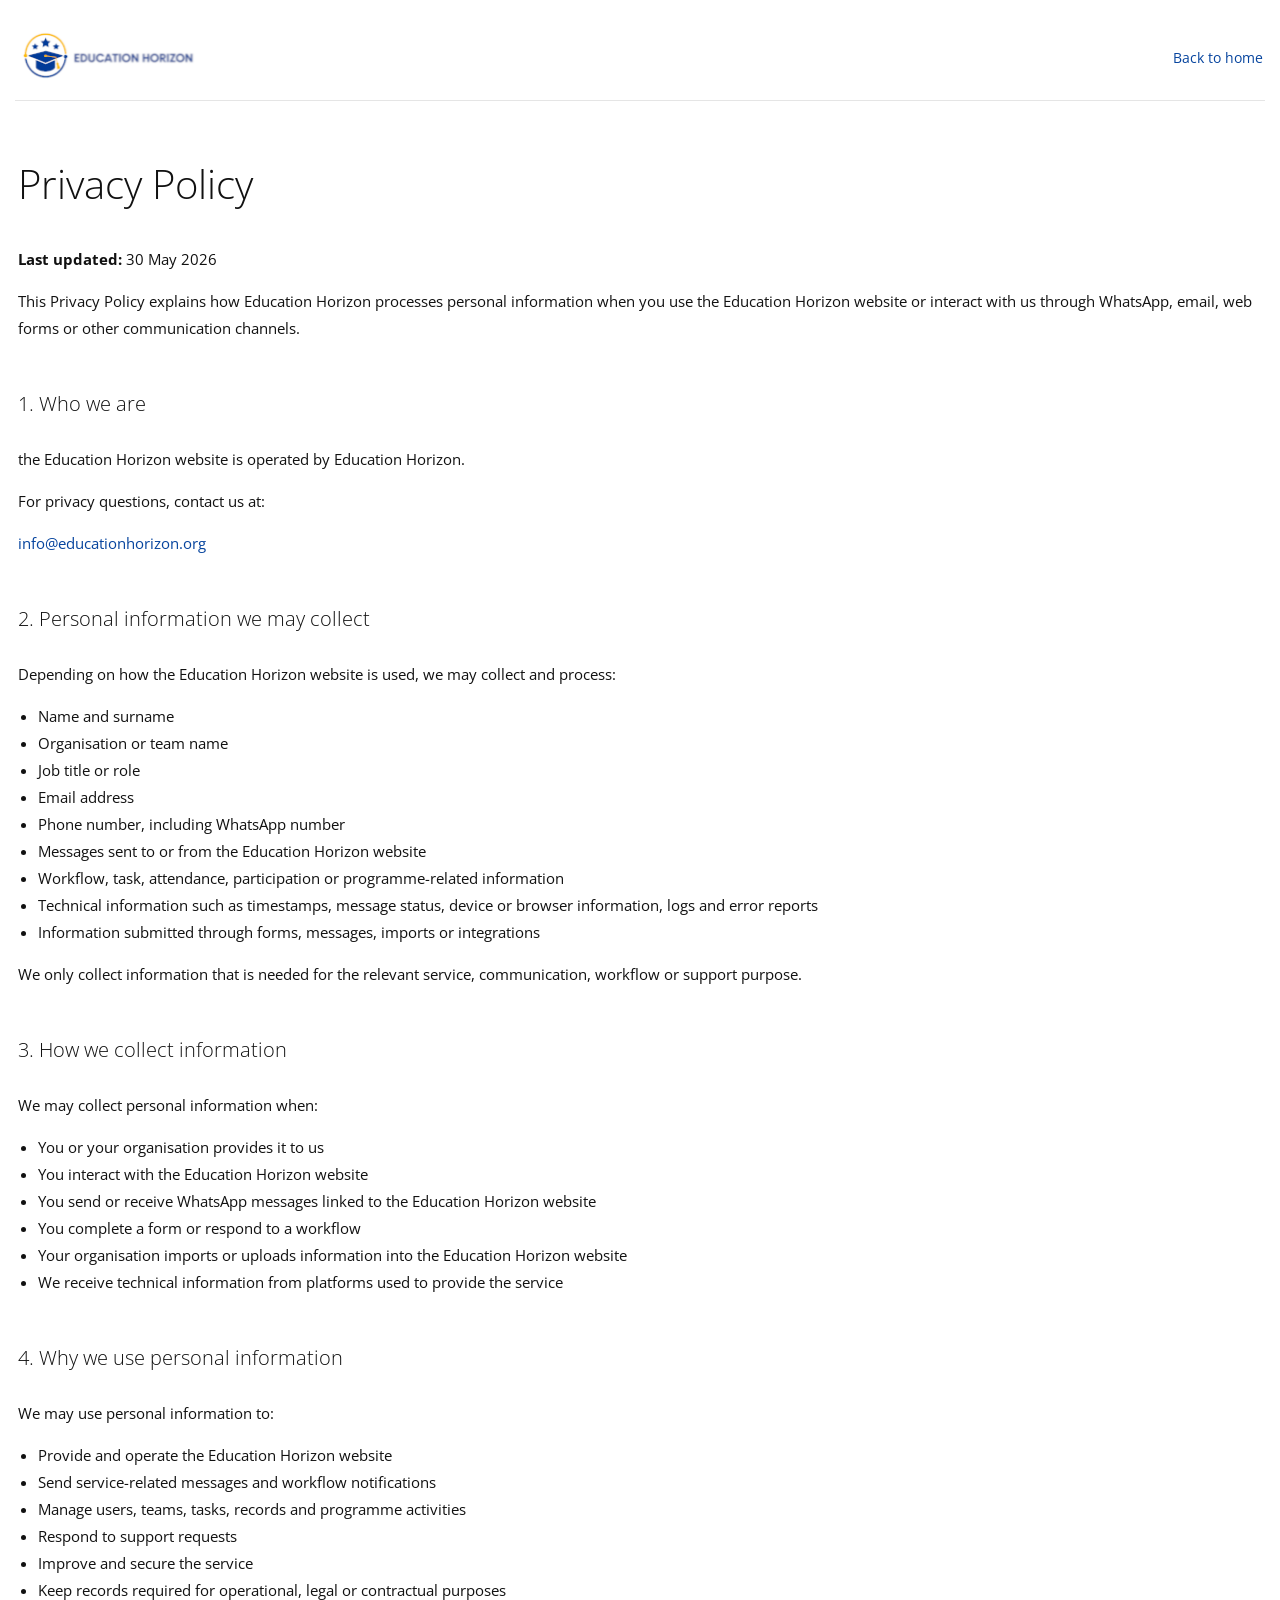
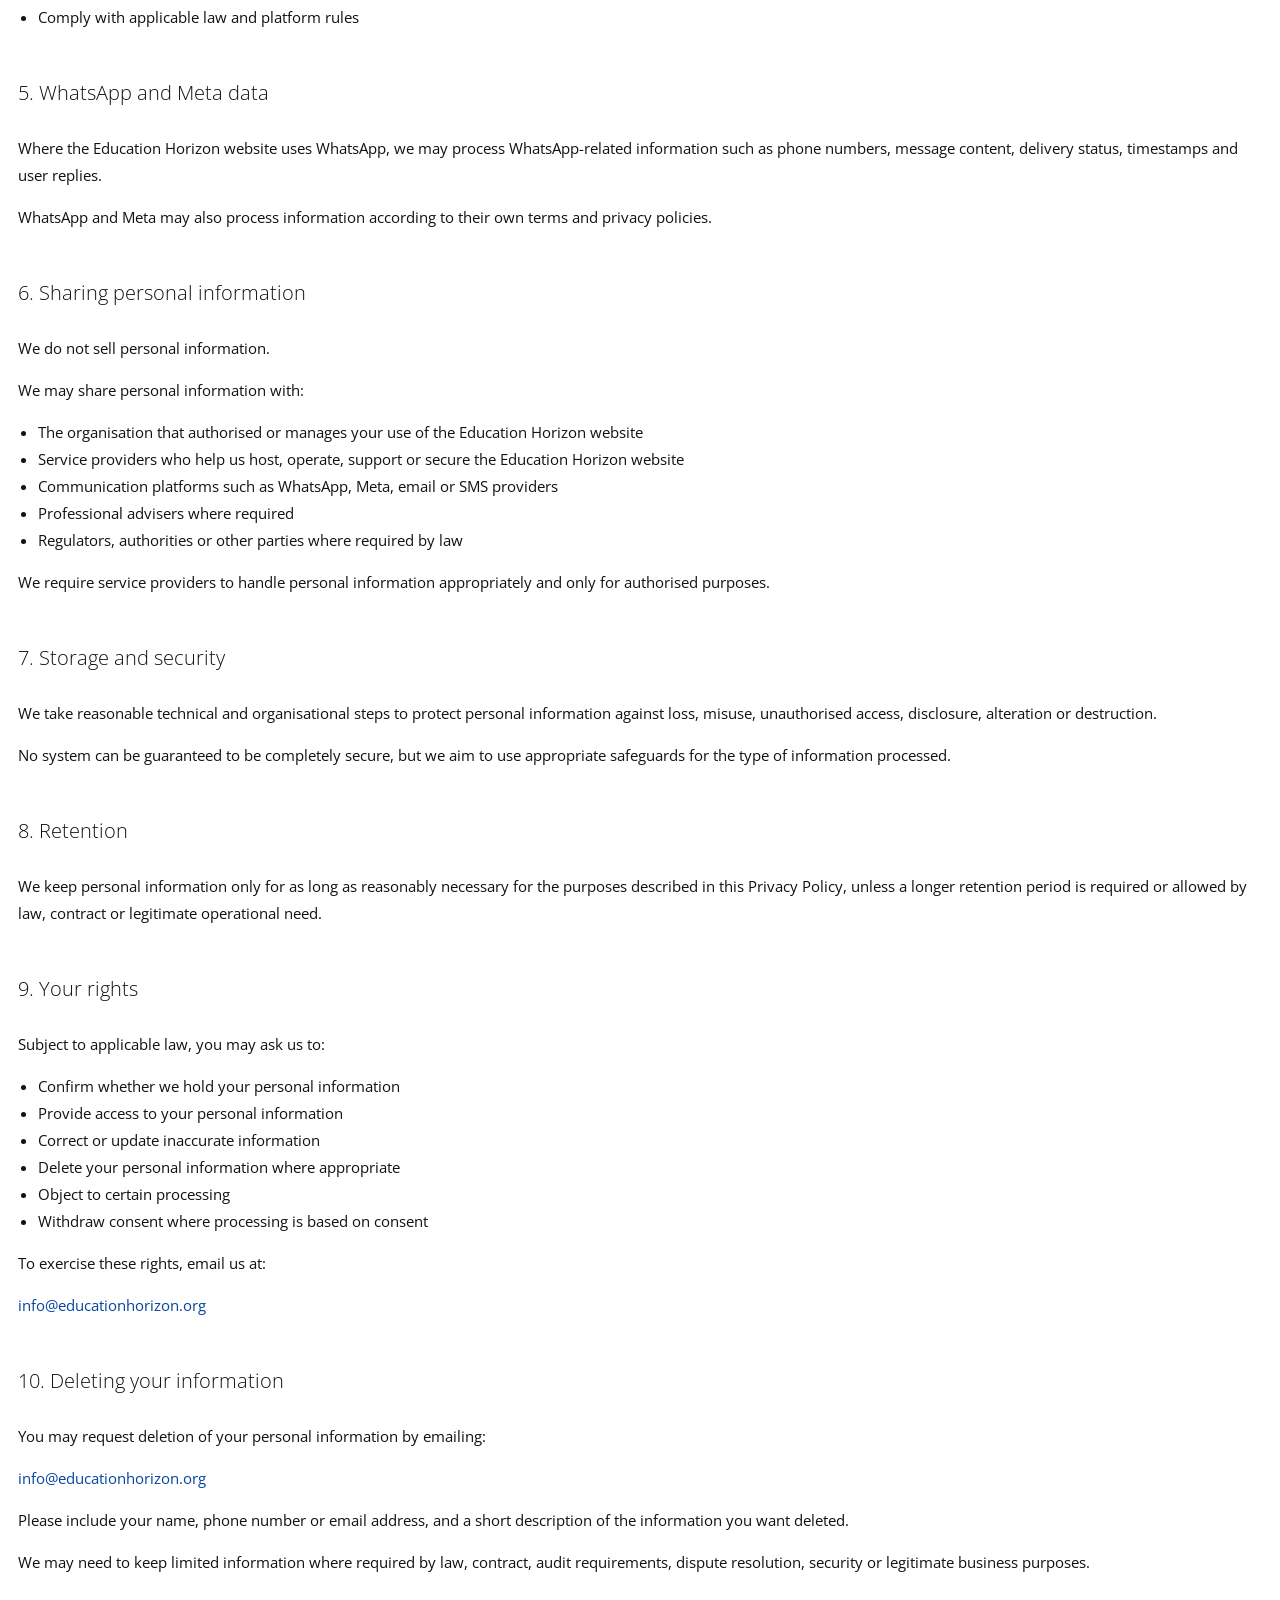
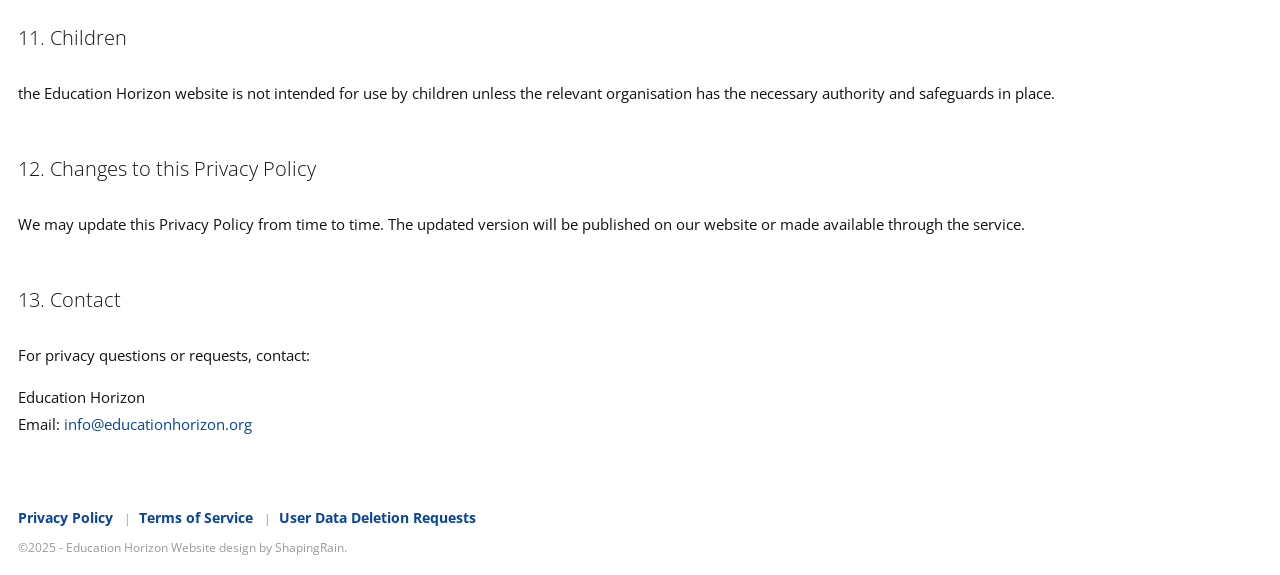
==== commit 3d4444bd: "Completed website" ====
--- a/privacy-policy.html
+++ b/privacy-policy.html
@@ -2,8 +2,8 @@
 <html lang="en">
 <head>
     <meta charset="UTF-8">
-    <title>Privacy Policy | Digital Inventions Consulting</title>
-    <meta name="description" content="Privacy Policy for Action Weaver, operated by Digital Inventions Consulting.">
+    <title>Privacy Policy | Education Horizon</title>
+    <meta name="description" content="Privacy Policy for the Education Horizon website, operated by Education Horizon.">
     <meta name="viewport" content="width=device-width, initial-scale=1.0">
     <link rel="shortcut icon" href="images/favicon.ico" title="Favicon">
     <link rel="stylesheet" href="css/style.css">
@@ -14,8 +14,8 @@
     <div id="wrapper">
         <header class="legal-page-header">
             <div class="row clearfix">
-                <a class="home-link" href="index.html" aria-label="Digital Inventions Consulting home">
-                    <img src="images/logo-2.png" alt="Digital Inventions Consulting">
+                <a class="home-link" href="index.html" aria-label="Education Horizon home">
+                    <img src="images/logo-2.png" alt="Education Horizon">
                 </a>
                 <a class="back-link" href="index.html">Back to home</a>
             </div>
@@ -26,22 +26,22 @@
                 <h1>Privacy Policy</h1>
                 <p><strong>Last updated:</strong> 30 May 2026</p>
 
-                <p>This Privacy Policy explains how Digital Inventions Consulting processes personal information when you use Action Weaver or interact with us through WhatsApp, email, web forms or other communication channels.</p>
+                <p>This Privacy Policy explains how Education Horizon processes personal information when you use the Education Horizon website or interact with us through WhatsApp, email, web forms or other communication channels.</p>
 
                 <h2>1. Who we are</h2>
-                <p>Action Weaver is operated by Digital Inventions Consulting.</p>
+                <p>the Education Horizon website is operated by Education Horizon.</p>
                 <p>For privacy questions, contact us at:</p>
-                <p><a href="mailto:info@digitalinventions.co.za">info@digitalinventions.co.za</a></p>
+                <p><a href="mailto:info@educationhorizon.org">info@educationhorizon.org</a></p>
 
                 <h2>2. Personal information we may collect</h2>
-                <p>Depending on how Action Weaver is used, we may collect and process:</p>
+                <p>Depending on how the Education Horizon website is used, we may collect and process:</p>
                 <ul>
                     <li>Name and surname</li>
                     <li>Organisation or team name</li>
                     <li>Job title or role</li>
                     <li>Email address</li>
                     <li>Phone number, including WhatsApp number</li>
-                    <li>Messages sent to or from Action Weaver</li>
+                    <li>Messages sent to or from the Education Horizon website</li>
                     <li>Workflow, task, attendance, participation or programme-related information</li>
                     <li>Technical information such as timestamps, message status, device or browser information, logs and error reports</li>
                     <li>Information submitted through forms, messages, imports or integrations</li>
@@ -52,17 +52,17 @@
                 <p>We may collect personal information when:</p>
                 <ul>
                     <li>You or your organisation provides it to us</li>
-                    <li>You interact with Action Weaver</li>
-                    <li>You send or receive WhatsApp messages linked to Action Weaver</li>
+                    <li>You interact with the Education Horizon website</li>
+                    <li>You send or receive WhatsApp messages linked to the Education Horizon website</li>
                     <li>You complete a form or respond to a workflow</li>
-                    <li>Your organisation imports or uploads information into Action Weaver</li>
+                    <li>Your organisation imports or uploads information into the Education Horizon website</li>
                     <li>We receive technical information from platforms used to provide the service</li>
                 </ul>
 
                 <h2>4. Why we use personal information</h2>
                 <p>We may use personal information to:</p>
                 <ul>
-                    <li>Provide and operate Action Weaver</li>
+                    <li>Provide and operate the Education Horizon website</li>
                     <li>Send service-related messages and workflow notifications</li>
                     <li>Manage users, teams, tasks, records and programme activities</li>
                     <li>Respond to support requests</li>
@@ -72,15 +72,15 @@
                 </ul>
 
                 <h2>5. WhatsApp and Meta data</h2>
-                <p>Where Action Weaver uses WhatsApp, we may process WhatsApp-related information such as phone numbers, message content, delivery status, timestamps and user replies.</p>
+                <p>Where the Education Horizon website uses WhatsApp, we may process WhatsApp-related information such as phone numbers, message content, delivery status, timestamps and user replies.</p>
                 <p>WhatsApp and Meta may also process information according to their own terms and privacy policies.</p>
 
                 <h2>6. Sharing personal information</h2>
                 <p>We do not sell personal information.</p>
                 <p>We may share personal information with:</p>
                 <ul>
-                    <li>The organisation that authorised or manages your use of Action Weaver</li>
-                    <li>Service providers who help us host, operate, support or secure Action Weaver</li>
+                    <li>The organisation that authorised or manages your use of the Education Horizon website</li>
+                    <li>Service providers who help us host, operate, support or secure the Education Horizon website</li>
                     <li>Communication platforms such as WhatsApp, Meta, email or SMS providers</li>
                     <li>Professional advisers where required</li>
                     <li>Regulators, authorities or other parties where required by law</li>
@@ -105,23 +105,23 @@
                     <li>Withdraw consent where processing is based on consent</li>
                 </ul>
                 <p>To exercise these rights, email us at:</p>
-                <p><a href="mailto:info@digitalinventions.co.za">info@digitalinventions.co.za</a></p>
+                <p><a href="mailto:info@educationhorizon.org">info@educationhorizon.org</a></p>
 
                 <h2>10. Deleting your information</h2>
                 <p>You may request deletion of your personal information by emailing:</p>
-                <p><a href="mailto:info@digitalinventions.co.za">info@digitalinventions.co.za</a></p>
+                <p><a href="mailto:info@educationhorizon.org">info@educationhorizon.org</a></p>
                 <p>Please include your name, phone number or email address, and a short description of the information you want deleted.</p>
                 <p>We may need to keep limited information where required by law, contract, audit requirements, dispute resolution, security or legitimate business purposes.</p>
 
                 <h2>11. Children</h2>
-                <p>Action Weaver is not intended for use by children unless the relevant organisation has the necessary authority and safeguards in place.</p>
+                <p>the Education Horizon website is not intended for use by children unless the relevant organisation has the necessary authority and safeguards in place.</p>
 
                 <h2>12. Changes to this Privacy Policy</h2>
                 <p>We may update this Privacy Policy from time to time. The updated version will be published on our website or made available through the service.</p>
 
                 <h2>13. Contact</h2>
                 <p>For privacy questions or requests, contact:</p>
-                <p>Digital Inventions Consulting<br>Email: <a href="mailto:info@digitalinventions.co.za">info@digitalinventions.co.za</a></p>
+                <p>Education Horizon<br>Email: <a href="mailto:info@educationhorizon.org">info@educationhorizon.org</a></p>
             </div>
         </main>
 
@@ -132,7 +132,7 @@
                     <li><a href="terms-of-service.html">Terms of Service</a></li>
                     <li><a href="user-data-deletion-requests.html">User Data Deletion Requests</a></li>
                 </ul>
-                <p id="copyright">&copy;2025 - Digital Inventions Consulting (Pty) Ltd. Website design by <a href="https://www.shapingrain.com">ShapingRain</a>.</p>
+                <p id="copyright">&copy;2025 - Education Horizon Website design by <a href="https://www.shapingrain.com">ShapingRain</a>.</p>
             </div>
         </footer>
     </div>
--- a/css/style.css
+++ b/css/style.css
@@ -354,6 +354,8 @@
 
 #logo img {
     max-height: 57px;
+    width: auto;
+    object-fit: contain;
     vertical-align: middle;
     margin-right: 15px;
 }
--- a/css/namari-color.css
+++ b/css/namari-color.css
@@ -22,27 +22,27 @@
 /* Default Link Color */
 
 a, .la-ball-triangle-path {
-    color:#A0BB40;
+    color:#06449E;
 }
 
 a:hover, #header.nav-solid nav a:hover {
-    color:#A0BB40;
+    color:#06449E;
 }
 
 /* Default Icon Color */
 
 .icon i {
-    color:#A0BB40;
+    color:#06449E;
 }
 
 /* Border Color */
 
 #banner .section-heading:before, .testimonial.classic footer:before {
-    background: #A0BB40;
+    background: #06449E;
 }
 
 .pricing-block-content:hover {
-    border-color:#A0BB40;
+    border-color:#06449E;
 }
 
 
@@ -68,8 +68,8 @@
 /* Navigation Active State */
 
 #header.nav-solid .active {
-    color: #A0BB40;
-    border-color: #A0BB40;
+    color: #06449E;
+    border-color: #06449E;
 }    
 
 
@@ -82,7 +82,7 @@
 /* Primary Background and Text Colors */
 
 .primary-color, .featured .pricing {
-    background-color:#A0BB40;
+    background-color:#06449E;
 }
 
 .primary-color, .primary-color .section-title, .primary-color .section-subtitle, .featured .pricing, .featured .pricing p {
@@ -90,7 +90,7 @@
 }
 
 .section-heading h2:after {
-    background:#A0BB40;
+    background:#06449E;
     content:"";
     display:block;
     width:30px;
@@ -174,7 +174,7 @@
     font-size: 40px;
     line-height: 42px;
     font-weight: 800;
-    color: #70AB45;
+    color: #06449E;
 
 }
 
@@ -287,8 +287,8 @@
 /* Button Hover Color */
 
 .button:hover,  input[type="submit"]:hover {
-    border-color:#A0BB40;
-    color:#A0BB40;
+    border-color:#06449E;
+    color:#06449E;
 }
 
 
@@ -314,8 +314,8 @@
 /* Button Hover Color */
 
 #banner .button:hover {
-    color:#A0BB40;
-    border-color:#A0BB40;
+    color:#06449E;
+    border-color:#06449E;
 }
 
 
@@ -331,7 +331,7 @@
 }
 
 #landing-footer .footer-links a {
-    color:#A0BB40;
+    color:#06449E;
     font-size:14px;
     font-weight:700;
 }
